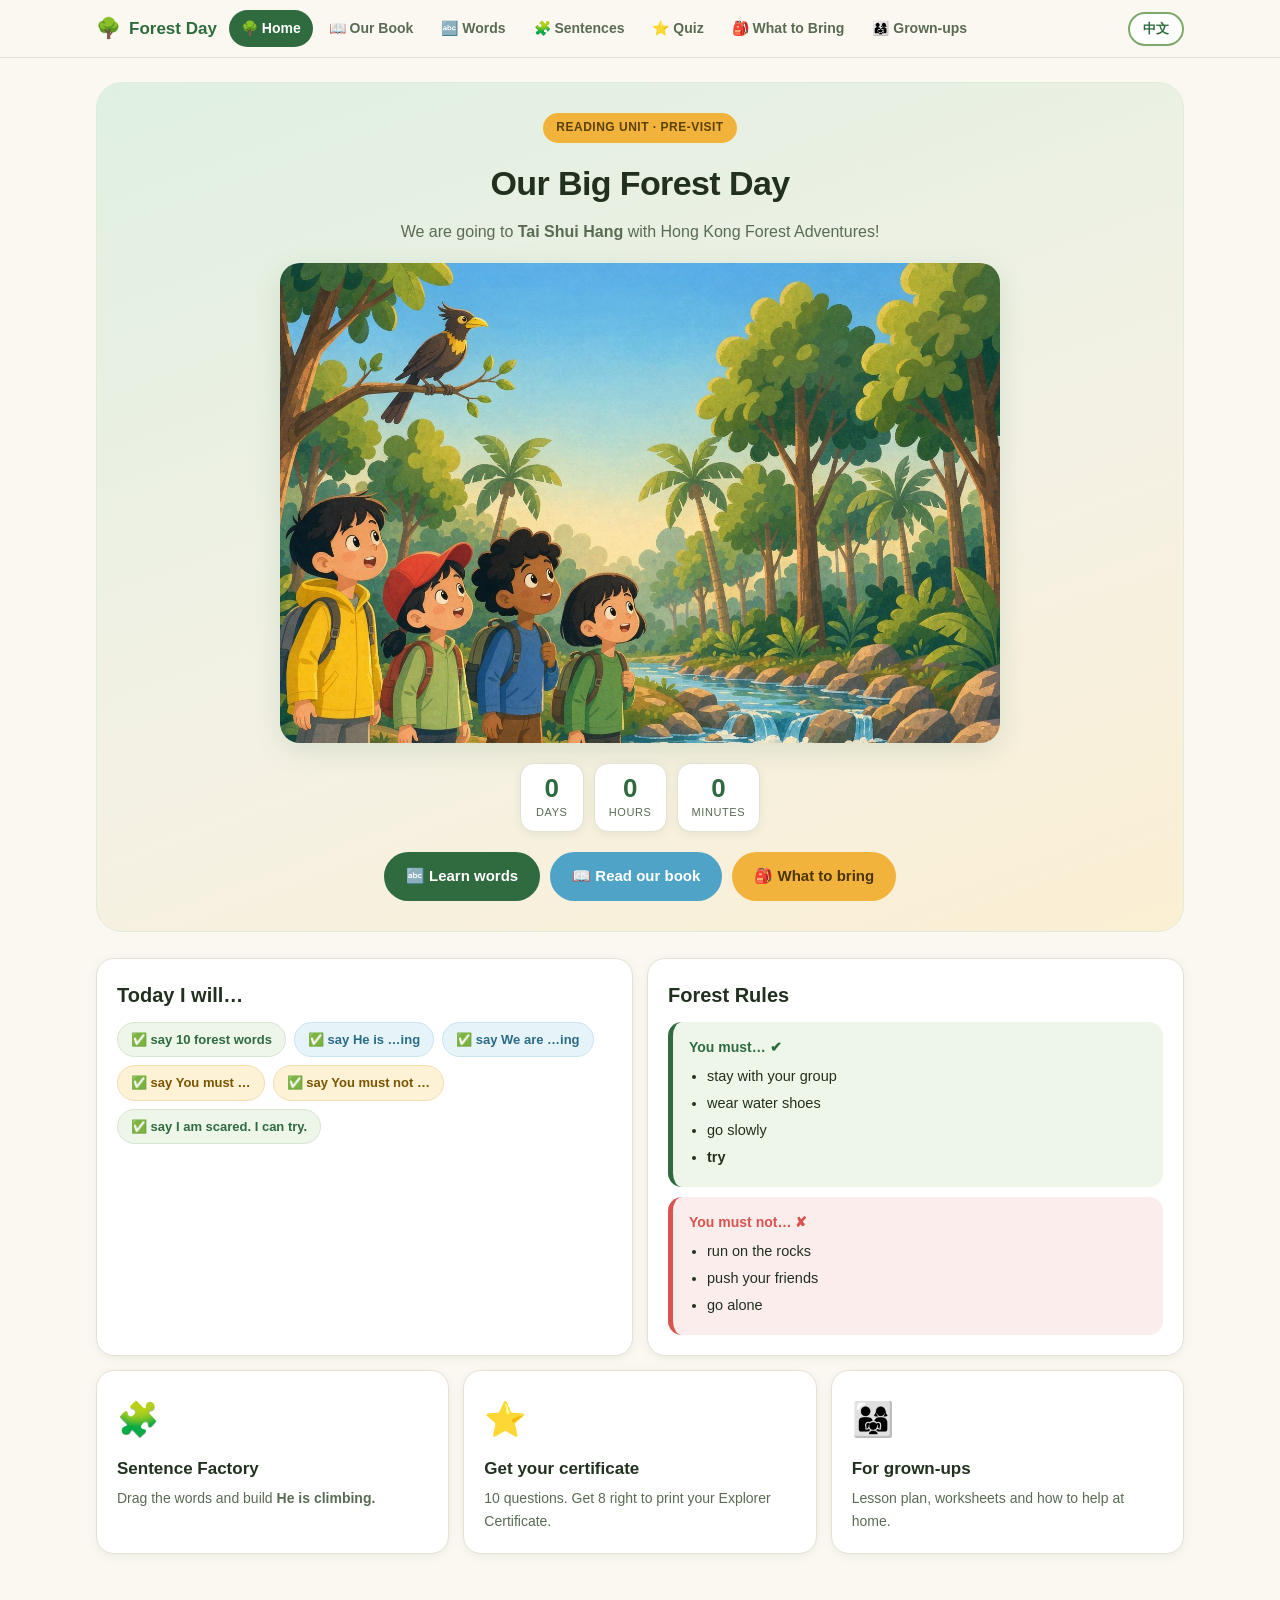
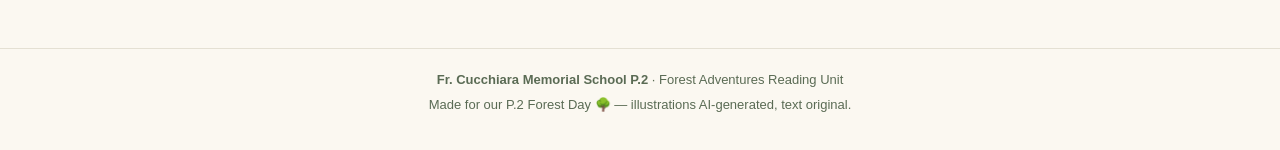
==== index.html @ 1918b8d6 "Add files via upload" ====
<!DOCTYPE html>
<html lang="en">
<head>
<meta charset="UTF-8">
<meta name="viewport" content="width=device-width, initial-scale=1">
<title>Forest Day · Home</title>
<link rel="stylesheet" href="assets/css/style.css">
</head>
<body>

<header class="topbar" id="topbar"></header>

<main class="wrap">

  <section class="hero rise">
    <div class="badge">READING UNIT · PRE-VISIT</div>
    <h1>Our Big Forest Day</h1>
    <p>
      We are going to <b>Tai Shui Hang</b> with Hong Kong Forest Adventures!
      <span class="cn-text">我們要去大水坑的香港森林歷險。這個網站幫你準備好出發前的英文課。</span>
    </p>
    <div class="hero-img"><img src="assets/img/book/p00-cover.jpg" alt="Our Big Forest Day cover"></div>

    <div class="countdown" id="countdown"></div>

    <div class="btn-row">
      <a class="btn btn-primary" href="words.html">🔤 Learn words <span class="cn-text">學單字</span></a>
      <a class="btn btn-blue" href="book.html">📖 Read our book <span class="cn-text">讀繪本</span></a>
      <a class="btn btn-yellow" href="bring.html">🎒 What to bring <span class="cn-text">要帶什麼</span></a>
    </div>
  </section>

  <section class="grid g2">
    <div class="card rise rise-1">
      <h2 style="margin:0 0 4px;font-size:20px">Today I will… <span class="cn-text" style="font-weight:400;color:var(--ink-2);font-size:14px">今天我要學會</span></h2>
      <div class="chip-row">
        <span class="chip">✅ say 10 forest words</span>
        <span class="chip blue">✅ say <b>He is …ing</b></span>
        <span class="chip blue">✅ say <b>We are …ing</b></span>
        <span class="chip yellow">✅ say <b>You must …</b></span>
        <span class="chip yellow">✅ say <b>You must not …</b></span>
        <span class="chip">✅ say <b>I am scared. I can try.</b></span>
      </div>
    </div>

    <div class="card rise rise-2">
      <h2 style="margin:0 0 10px;font-size:20px">Forest Rules <span class="cn-text" style="font-weight:400;color:var(--ink-2);font-size:14px">森林規則</span></h2>
      <div class="rule-box rule-must">
        <h4>You must… ✔</h4>
        <ul>
          <li>stay with your group <span class="cn-text">跟著組別</span></li>
          <li>wear water shoes <span class="cn-text">穿水鞋</span></li>
          <li>go slowly <span class="cn-text">慢慢走</span></li>
          <li><b>try</b> <span class="cn-text">試試看</span></li>
        </ul>
      </div>
      <div class="rule-box rule-mustnot" style="margin-top:10px">
        <h4>You must not… ✘</h4>
        <ul>
          <li>run on the rocks <span class="cn-text">在石頭上跑</span></li>
          <li>push your friends <span class="cn-text">推朋友</span></li>
          <li>go alone <span class="cn-text">獨自走</span></li>
        </ul>
      </div>
    </div>
  </section>

  <section class="grid g3" style="margin-top:14px">
    <a class="card rise rise-1" href="sentences.html" style="text-decoration:none;color:inherit">
      <div style="font-size:34px">🧩</div>
      <h3 style="margin:8px 0 4px;font-size:17px">Sentence Factory <span class="cn-text" style="font-weight:400;color:var(--ink-2);font-size:13px">句子工場</span></h3>
      <p style="margin:0;color:var(--ink-2);font-size:14px">Drag the words and build <b>He is climbing.</b><span class="cn-text"> 拖字塊造句。</span></p>
    </a>
    <a class="card rise rise-2" href="quiz.html" style="text-decoration:none;color:inherit">
      <div style="font-size:34px">⭐</div>
      <h3 style="margin:8px 0 4px;font-size:17px">Get your certificate <span class="cn-text" style="font-weight:400;color:var(--ink-2);font-size:13px">領證書</span></h3>
      <p style="margin:0;color:var(--ink-2);font-size:14px">10 questions. Get 8 right to print your Explorer Certificate.<span class="cn-text"> 答對 8 題可列印證書。</span></p>
    </a>
    <a class="card rise rise-3" href="parents.html" style="text-decoration:none;color:inherit">
      <div style="font-size:34px">👨‍👩‍👧</div>
      <h3 style="margin:8px 0 4px;font-size:17px">For grown-ups <span class="cn-text" style="font-weight:400;color:var(--ink-2);font-size:13px">家長老師區</span></h3>
      <p style="margin:0;color:var(--ink-2);font-size:14px">Lesson plan, worksheets and how to help at home.<span class="cn-text"> 教案、工作紙、在家支援建議。</span></p>
    </a>
  </section>

</main>

<footer id="footer"></footer>
<script src="assets/js/data.js"></script>
<script src="assets/js/main.js"></script>
<script src="assets/js/countdown.js"></script>
</body>
</html>
---- assets/css/style.css ----
/* =========================================================
   Forest Day — 主樣式（淺色 · 森林感 · 活潑）
   Mobile-first
   ========================================================= */
:root {
  --bg:        #FBF8F1;
  --card:      #FFFFFF;
  --green:     #2F6B3F;
  --green-2:   #7FA86B;
  --blue:      #4FA3C7;
  --yellow:    #F2B33D;
  --brown:     #A9714B;
  --red:       #D9534F;
  --ink:       #22301F;
  --ink-2:     #5A6B54;
  --line:      #E4E0D3;
  --radius:    18px;
  --shadow:    0 2px 10px rgba(47,107,63,.08);
  --shadow-lg: 0 8px 28px rgba(47,107,63,.13);
}

* { box-sizing: border-box; }
html { scroll-behavior: smooth; }

body {
  margin: 0;
  background: var(--bg);
  color: var(--ink);
  font-family: -apple-system, BlinkMacSystemFont, "PingFang HK", "PingFang TC",
               "Noto Sans TC", "Microsoft JhengHei", "Segoe UI", sans-serif;
  font-size: 16px;
  line-height: 1.65;
}

img { max-width: 100%; display: block; }
a { color: var(--green); }

/* ---------- 中文解釋開關 ---------- */
[data-cn] { display: inline; }
html.cn-on .cn-text { display: inline; }
html:not(.cn-on) .cn-text { display: none; }

/* =========================================================
   Header / Nav
   ========================================================= */
.topbar {
  position: sticky; top: 0; z-index: 50;
  background: rgba(251,248,241,.94);
  backdrop-filter: blur(8px);
  border-bottom: 1px solid var(--line);
}
.topbar-inner {
  max-width: 1120px; margin: 0 auto;
  padding: 10px 16px;
  display: flex; align-items: center; gap: 12px;
}
.brand {
  display: flex; align-items: center; gap: 8px;
  font-weight: 800; font-size: 17px; color: var(--green);
  text-decoration: none; white-space: nowrap;
}
.brand span.leaf { font-size: 20px; }

.nav-links {
  display: flex; gap: 4px; overflow-x: auto;
  flex: 1; scrollbar-width: none;
}
.nav-links::-webkit-scrollbar { display: none; }
.nav-links a {
  padding: 7px 12px; border-radius: 999px;
  text-decoration: none; color: var(--ink-2);
  font-size: 14px; font-weight: 600; white-space: nowrap;
}
.nav-links a.active { background: var(--green); color: #fff; }
.nav-links a:hover { background: #EEF3E8; color: var(--green); }

.cn-toggle {
  flex-shrink: 0;
  border: 2px solid var(--green-2);
  background: #fff; color: var(--green);
  border-radius: 999px; padding: 6px 13px;
  font-size: 13px; font-weight: 700; cursor: pointer;
  transition: .18s;
}
.cn-toggle.on { background: var(--green); color: #fff; }

/* =========================================================
   Layout
   ========================================================= */
.wrap { max-width: 1120px; margin: 0 auto; padding: 24px 16px 64px; }

.page-head { margin-bottom: 22px; }
.page-head h1 { font-size: 30px; margin: 0 0 6px; letter-spacing: -.3px; }
.page-head .sub { color: var(--ink-2); font-size: 15px; }
.page-head .sub .cn-text { display: block; font-size: 14px; margin-top: 2px; }

.card {
  background: var(--card); border-radius: var(--radius);
  box-shadow: var(--shadow); padding: 20px;
  border: 1px solid var(--line);
}
.grid { display: grid; gap: 14px; }
.g2 { grid-template-columns: 1fr; }
.g3 { grid-template-columns: 1fr; }
@media (min-width: 640px) {
  .g2 { grid-template-columns: repeat(2, 1fr); }
  .g3 { grid-template-columns: repeat(3, 1fr); }
}

/* =========================================================
   Hero (index)
   ========================================================= */
.hero {
  background: linear-gradient(160deg, #DFF0E2 0%, #F4F1E4 60%, #FBEFD3 100%);
  border-radius: 26px; padding: 30px 22px; margin-bottom: 26px;
  border: 1px solid #E1EBD9;
  text-align: center;
}
.hero .badge {
  display: inline-block; background: var(--yellow); color: #5A4200;
  font-size: 12px; font-weight: 800; padding: 5px 13px;
  border-radius: 999px; letter-spacing: .5px; margin-bottom: 12px;
}
.hero h1 { font-size: 34px; margin: 0 0 8px; letter-spacing: -.6px; }
.hero p { color: var(--ink-2); margin: 0 auto 18px; max-width: 560px; }
.hero-img {
  border-radius: 20px; overflow: hidden; box-shadow: var(--shadow-lg);
  margin: 0 auto 20px; max-width: 720px;
}

.countdown {
  display: flex; justify-content: center; gap: 10px;
  margin: 18px 0 20px; flex-wrap: wrap;
}
.cd-box {
  background: #fff; border-radius: 14px; padding: 10px 14px;
  box-shadow: var(--shadow); min-width: 64px;
  border: 1px solid var(--line);
}
.cd-box .n { font-size: 26px; font-weight: 800; color: var(--green); line-height: 1.1; }
.cd-box .l { font-size: 11px; color: var(--ink-2); text-transform: uppercase; letter-spacing: .6px; }

.btn-row { display: flex; gap: 10px; justify-content: center; flex-wrap: wrap; }
.btn {
  display: inline-block; padding: 12px 22px; border-radius: 999px;
  font-weight: 700; text-decoration: none; font-size: 15px;
  transition: .16s; border: none; cursor: pointer;
  font-family: inherit;
}
.btn-primary { background: var(--green); color: #fff; }
.btn-primary:hover { background: #264f33; transform: translateY(-1px); }
.btn-blue { background: var(--blue); color: #fff; }
.btn-yellow { background: var(--yellow); color: #4A3400; }
.btn-ghost { background: #fff; color: var(--green); border: 2px solid var(--green-2); }
.btn:hover { transform: translateY(-1px); }

/* =========================================================
   Goal chips / rules
   ========================================================= */
.chip-row { display: flex; flex-wrap: wrap; gap: 8px; margin-top: 10px; }
.chip {
  background: #EEF6EA; color: var(--green);
  border: 1px solid #D5E6D2; border-radius: 999px;
  padding: 6px 13px; font-size: 13px; font-weight: 700;
}
.chip.blue { background: #E6F3F9; color: #2C6C86; border-color: #C9E4F0; }
.chip.yellow { background: #FDF1D6; color: #7A5600; border-color: #F2DEB0; }

.rule-box { border-radius: 14px; padding: 14px 16px; margin-top: 8px; }
.rule-must    { background: #EEF6EA; border-left: 5px solid var(--green); }
.rule-mustnot { background: #FBEDEC; border-left: 5px solid var(--red); }
.rule-box h4 { margin: 0 0 6px; font-size: 14px; }
.rule-must h4 { color: var(--green); }
.rule-mustnot h4 { color: var(--red); }
.rule-box ul { margin: 0; padding-left: 18px; }
.rule-box li { font-size: 14.5px; margin: 3px 0; }

/* =========================================================
   Book reader
   ========================================================= */
.book-stage {
  background: var(--card); border-radius: 22px; overflow: hidden;
  box-shadow: var(--shadow-lg); border: 1px solid var(--line);
}
.book-img-wrap { position: relative; background: #F0EDE2; }
.book-img { width: 100%; height: auto; }
.book-page-no {
  position: absolute; top: 10px; right: 12px;
  background: rgba(47,107,63,.86); color: #fff;
  font-size: 12px; font-weight: 700; padding: 3px 10px; border-radius: 999px;
}
.book-text {
  padding: 18px 20px 22px; font-size: 19px; line-height: 1.55;
}
.book-text .en-line { font-weight: 600; }
.book-cn {
  display: block; margin-top: 8px; font-size: 15px; color: var(--ink-2);
  font-weight: 400;
}
html.cn-on .book-cn { display: block; }
html:not(.cn-on) .book-cn { display: none; }
/* 詩頁（In the forest — by P.2） */
.poem-en { line-height: 1.9; font-weight: 600; }
.poem-cn { line-height: 1.9; }
.book-nav {
  display: flex; align-items: center; justify-content: space-between;
  gap: 8px; padding: 14px 20px; border-top: 1px solid var(--line);
  background: #FCFBF6;
}
.book-nav button { min-width: 90px; }
.dots { display: flex; gap: 5px; flex-wrap: wrap; justify-content: center; }
.dots button {
  width: 9px; height: 9px; padding: 0; border-radius: 999px;
  border: none; background: #D6D2C4; cursor: pointer;
}
.dots button.on { background: var(--green); width: 22px; }

.mode-switch {
  display: flex; gap: 6px; margin-bottom: 14px; flex-wrap: wrap;
}
.mode-switch button {
  padding: 8px 15px; border-radius: 999px; border: 1.5px solid var(--line);
  background: #fff; font-weight: 700; font-size: 13.5px; cursor: pointer;
  color: var(--ink-2);
}
.mode-switch button.on { background: var(--green); border-color: var(--green); color: #fff; }

/* =========================================================
   Words — flip cards
   ========================================================= */
.tabs { display: flex; gap: 6px; flex-wrap: wrap; margin-bottom: 18px; }
.tabs button {
  padding: 9px 16px; border-radius: 999px; border: 1.5px solid var(--line);
  background: #fff; cursor: pointer; font-weight: 700; font-size: 13.5px;
  color: var(--ink-2); font-family: inherit;
}
.tabs button.on { background: var(--green); color: #fff; border-color: var(--green); }

.flip-grid { display: grid; gap: 14px; grid-template-columns: 1fr; }
@media (min-width: 560px) { .flip-grid { grid-template-columns: repeat(2, 1fr); } }
@media (min-width: 860px) { .flip-grid { grid-template-columns: repeat(3, 1fr); } }

.flip { perspective: 1200px; height: 168px; cursor: pointer; }
.flip-inner {
  position: relative; width: 100%; height: 100%;
  transition: transform .5s; transform-style: preserve-3d;
}
.flip.flipped .flip-inner { transform: rotateY(180deg); }
.flip-face {
  position: absolute; inset: 0; backface-visibility: hidden;
  border-radius: var(--radius); box-shadow: var(--shadow);
  display: flex; flex-direction: column; align-items: center; justify-content: center;
  padding: 14px; text-align: center; border: 1px solid var(--line);
}
.flip-front { background: #fff; }
.flip-front .ic { font-size: 40px; line-height: 1; margin-bottom: 8px; }
.flip-front .w { font-size: 19px; font-weight: 800; color: var(--green); }
.flip-front .pos { font-size: 11.5px; color: var(--ink-2); margin-top: 3px; }
.flip-back { background: var(--green); color: #fff; transform: rotateY(180deg); }
.flip-back .cn-w { font-size: 22px; font-weight: 800; }
.flip-back .sent { font-size: 12.5px; margin-top: 6px; opacity: .92; }

/* =========================================================
   Sentences — drag & drop
   ========================================================= */
/* 三行字卡：Who / is-am-are / verb-ing */
.tile-bank { display: flex; flex-direction: column; gap: 10px; margin: 12px 0 6px; }
.tile-row {
  display: flex; align-items: center; gap: 12px; flex-wrap: wrap;
  padding: 10px 12px; border-radius: 14px; background: #FAF8F2;
  border: 1px solid #EDE7D8;
}
.row-label {
  flex: 0 0 92px; font-size: 13px; font-weight: 800; letter-spacing: .3px;
  color: var(--ink-2); text-transform: uppercase;
}
.tile-row .word-pool { margin: 0; flex: 1 1 220px; }
.tile.used { display: none; }
.tile:hover { transform: translateY(-1px); }
.slot.pop { animation: pop .18s ease; }
@keyframes pop { from { transform: scale(.86); } to { transform: scale(1); } }
.word-pool { display: flex; flex-wrap: wrap; gap: 8px; margin: 14px 0; }
.tile {
  padding: 10px 15px; border-radius: 12px; font-weight: 700; font-size: 15px;
  cursor: grab; user-select: none; border: 2px solid transparent;
  box-shadow: var(--shadow);
}
.tile.subj { background: #E6F3F9; color: #2C6C86; }
.tile.be   { background: #FDF1D6; color: #7A5600; }
.tile.verb { background: #EEF6EA; color: var(--green); }
.tile.dragging { opacity: .5; cursor: grabbing; }
.slot-row {
  display: flex; flex-wrap: wrap; gap: 8px; align-items: center;
  min-height: 56px; padding: 10px; background: #F6F3EA;
  border-radius: 14px; border: 2px dashed #D8D2BF;
}
.slot-row.over { border-color: var(--green-2); background: #EFF6EA; }
.slot {
  min-width: 78px; min-height: 40px; border-radius: 11px;
  background: #fff; border: 2px dashed #D8D2BF;
  display: flex; align-items: center; justify-content: center;
  font-size: 14px; color: #C0BAa8; font-weight: 700;
}
.slot.filled { border-style: solid; border-color: var(--green-2); color: var(--ink); }
.fb { margin-top: 12px; padding: 11px 14px; border-radius: 12px; font-weight: 700; font-size: 14.5px; }
.fb.ok   { background: #EEF6EA; color: var(--green); }
.fb.bad  { background: #FBEDEC; color: var(--red); }

.buckets { display: grid; gap: 14px; grid-template-columns: 1fr; }
@media (min-width: 640px) { .buckets { grid-template-columns: repeat(2,1fr); } }
.bucket {
  border-radius: var(--radius); padding: 16px; min-height: 170px;
  border: 2px dashed #D8D2BF; background: #F6F3EA;
}
.bucket.over { border-color: var(--green-2); }
.bucket h4 { margin: 0 0 10px; font-size: 15px; }
.bucket.must h4 { color: var(--green); }
.bucket.mustnot h4 { color: var(--red); }
.bucket .drop-zone { display: flex; flex-direction: column; gap: 7px; }

/* =========================================================
   Quiz
   ========================================================= */
.quiz-q { margin-bottom: 20px; }
.quiz-q .qimg {
  border-radius: 14px; overflow: hidden; margin-bottom: 10px;
  max-width: 380px; box-shadow: var(--shadow);
}
.quiz-q h4 { font-size: 17px; margin: 0 0 10px; }
.opt {
  display: block; width: 100%; text-align: left; padding: 11px 15px;
  border-radius: 12px; border: 2px solid var(--line); background: #fff;
  margin-bottom: 7px; cursor: pointer; font-size: 15px; font-weight: 600;
  font-family: inherit; color: var(--ink); transition: .14s;
}
.opt:hover { border-color: var(--green-2); background: #F4F9F1; }
.opt.sel-right { border-color: var(--green); background: #EAF5E6; color: var(--green); }
.opt.sel-wrong { border-color: var(--red); background: #FBEDEC; color: var(--red); }
.opt:disabled { cursor: default; opacity: .72; }

.cert {
  background: linear-gradient(150deg,#FFFDF6,#F6F1E0);
  border: 3px solid var(--yellow); border-radius: 22px;
  padding: 28px 22px; text-align: center; margin-top: 22px;
}
.cert h3 { margin: 0 0 6px; font-size: 24px; color: var(--green); }
.cert .name-input {
  font-size: 20px; font-weight: 800; text-align: center;
  border: none; border-bottom: 2px dashed var(--yellow);
  background: transparent; padding: 6px 12px; margin: 12px auto 4px;
  width: min(320px, 90%); font-family: inherit; color: var(--ink);
}
.cert .medal { font-size: 52px; margin: 6px 0; }
.cert p { color: var(--ink-2); font-size: 13.5px; }

.score-bar { font-size: 18px; font-weight: 800; color: var(--green); margin: 16px 0; }

/* =========================================================
   Bring list
   ========================================================= */
.bring-item {
  display: flex; align-items: center; gap: 12px;
  background: #fff; border: 1px solid var(--line); border-radius: 14px;
  padding: 13px 15px; box-shadow: var(--shadow);
}
.bring-item input[type=checkbox] {
  width: 22px; height: 22px; accent-color: var(--green); cursor: pointer;
  flex-shrink: 0;
}
.bring-item .ic { font-size: 24px; }
.bring-item .tx { flex: 1; }
.bring-item .en { font-weight: 700; font-size: 15px; }
.bring-item .cn { font-size: 13px; color: var(--ink-2); margin-top: 1px; }
.bring-item.done .en { text-decoration: line-through; color: var(--ink-2); }

/* =========================================================
   Parents / tables
   ========================================================= */
.table-wrap { overflow-x: auto; }
table { width: 100%; border-collapse: collapse; font-size: 14.5px; }
th, td { padding: 9px 11px; border-bottom: 1px solid var(--line); text-align: left; vertical-align: top; }
th { background: #F1EFE6; font-weight: 800; color: var(--ink); }
td .cn { color: var(--ink-2); font-size: 13px; }

.book-card h4 { margin: 0 0 4px; font-size: 16.5px; }
.book-card .au { color: var(--ink-2); font-size: 13.5px; margin-bottom: 8px; }
.book-card .why { font-size: 14px; }
.book-tag {
  display: inline-block; font-size: 11.5px; font-weight: 800;
  padding: 3px 10px; border-radius: 999px; margin-top: 9px;
  background: #FDF1D6; color: #7A5600;
}
.book-tag.used { background: #E6F3F9; color: #2C6C86; }

.notice {
  background: #FDF1D6; border-left: 4px solid var(--yellow);
  padding: 12px 15px; border-radius: 10px; font-size: 14px; margin: 14px 0;
}
.notice.warn { background: #FBEDEC; border-left-color: var(--red); }

footer {
  border-top: 1px solid var(--line); padding: 20px 16px 34px;
  text-align: center; color: var(--ink-2); font-size: 13px;
  margin-top: 30px;
}

/* reveal animation */
@keyframes rise { from { opacity:0; transform: translateY(10px);} to {opacity:1; transform:none;} }
.rise { animation: rise .45s ease both; }
.rise-1 { animation-delay: .05s; } .rise-2 { animation-delay: .12s; }
.rise-3 { animation-delay: .19s; } .rise-4 { animation-delay: .26s; }
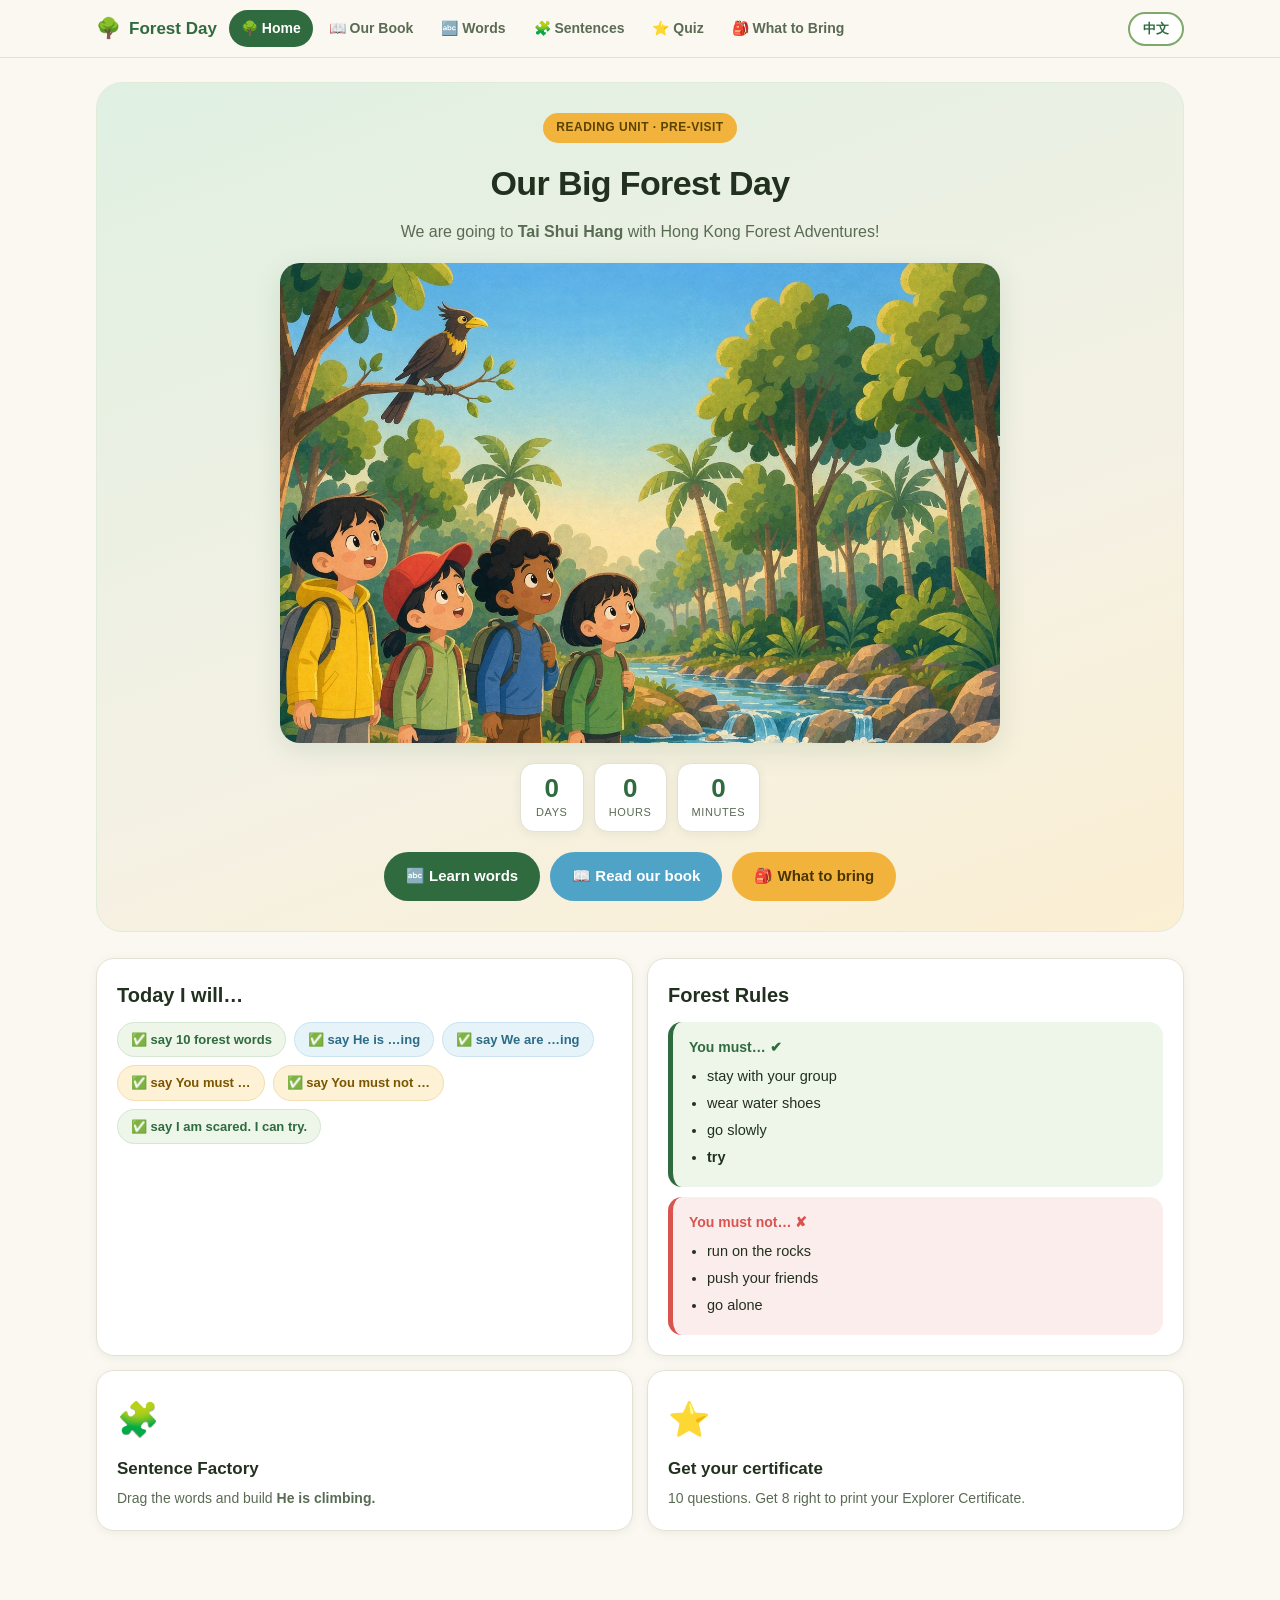
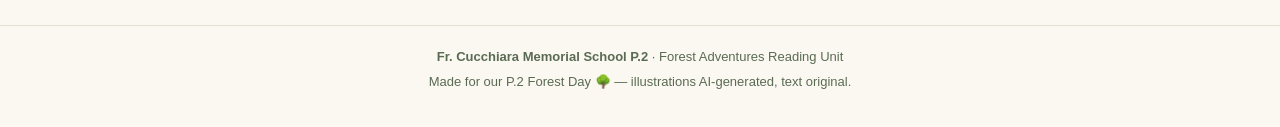
==== commit c8c0936c: "Add files via upload" ====
--- a/index.html
+++ b/index.html
@@ -65,7 +65,7 @@
     </div>
   </section>
 
-  <section class="grid g3" style="margin-top:14px">
+  <section class="grid g2" style="margin-top:14px">
     <a class="card rise rise-1" href="sentences.html" style="text-decoration:none;color:inherit">
       <div style="font-size:34px">🧩</div>
       <h3 style="margin:8px 0 4px;font-size:17px">Sentence Factory <span class="cn-text" style="font-weight:400;color:var(--ink-2);font-size:13px">句子工場</span></h3>
@@ -75,11 +75,6 @@
       <div style="font-size:34px">⭐</div>
       <h3 style="margin:8px 0 4px;font-size:17px">Get your certificate <span class="cn-text" style="font-weight:400;color:var(--ink-2);font-size:13px">領證書</span></h3>
       <p style="margin:0;color:var(--ink-2);font-size:14px">10 questions. Get 8 right to print your Explorer Certificate.<span class="cn-text"> 答對 8 題可列印證書。</span></p>
-    </a>
-    <a class="card rise rise-3" href="parents.html" style="text-decoration:none;color:inherit">
-      <div style="font-size:34px">👨‍👩‍👧</div>
-      <h3 style="margin:8px 0 4px;font-size:17px">For grown-ups <span class="cn-text" style="font-weight:400;color:var(--ink-2);font-size:13px">家長老師區</span></h3>
-      <p style="margin:0;color:var(--ink-2);font-size:14px">Lesson plan, worksheets and how to help at home.<span class="cn-text"> 教案、工作紙、在家支援建議。</span></p>
     </a>
   </section>
 
--- a/assets/css/style.css
+++ b/assets/css/style.css
@@ -181,17 +181,17 @@
 .book-stage {
   background: var(--card); border-radius: 22px; overflow: hidden;
   box-shadow: var(--shadow-lg); border: 1px solid var(--line);
-}
-.book-img-wrap { position: relative; background: #F0EDE2; }
-.book-img { width: 100%; height: auto; }
+  /* 收窄寬度 = 圖片變矮，整塊更容易塞進一屏 */
+  max-width: 880px; margin-left: auto; margin-right: auto;
+}
+.book-img-wrap { position: relative; background: #F0EDE2; display: flex; align-items: center; justify-content: center; }
+.book-img { width: 100%; height: auto; max-height: 40vh; object-fit: contain; display: block; }
 .book-page-no {
   position: absolute; top: 10px; right: 12px;
   background: rgba(47,107,63,.86); color: #fff;
   font-size: 12px; font-weight: 700; padding: 3px 10px; border-radius: 999px;
 }
-.book-text {
-  padding: 18px 20px 22px; font-size: 19px; line-height: 1.55;
-}
+.book-text { padding: 14px 20px 16px; font-size: 18px; line-height: 1.5; }
 .book-text .en-line { font-weight: 600; }
 .book-cn {
   display: block; margin-top: 8px; font-size: 15px; color: var(--ink-2);
@@ -200,11 +200,11 @@
 html.cn-on .book-cn { display: block; }
 html:not(.cn-on) .book-cn { display: none; }
 /* 詩頁（In the forest — by P.2） */
-.poem-en { line-height: 1.9; font-weight: 600; }
-.poem-cn { line-height: 1.9; }
+.poem-en { line-height: 1.55; font-weight: 600; }
+.poem-cn { line-height: 1.55; }
 .book-nav {
   display: flex; align-items: center; justify-content: space-between;
-  gap: 8px; padding: 14px 20px; border-top: 1px solid var(--line);
+  gap: 8px; padding: 10px 16px; border-top: 1px solid var(--line);
   background: #FCFBF6;
 }
 .book-nav button { min-width: 90px; }
@@ -214,6 +214,70 @@
   border: none; background: #D6D2C4; cursor: pointer;
 }
 .dots button.on { background: var(--green); width: 22px; }
+
+/* --- 書頁壓縮：標題與按鈕列也收緊，讓整塊更矮 --- */
+.page-book .page-head { margin-bottom: 10px; }
+.page-book .page-head h1 { font-size: 25px; margin-bottom: 3px; }
+.page-book .page-head .sub { font-size: 13.5px; }
+.page-book .mode-switch { margin-bottom: 10px; }
+.page-book .wrap { padding-top: 16px; }
+
+/* --- 橫屏寬螢幕：圖左、文字右，翻頁按鈕跨底，整塊塞進一屏 --- */
+@media (min-width: 900px) and (orientation: landscape) {
+  .book-stage {
+    max-width: none;
+    display: grid;
+    grid-template-columns: minmax(0, 1.1fr) minmax(0, 1fr);
+    align-items: stretch;
+  }
+  .book-img-wrap { height: 100%; }
+  .book-img { max-height: min(52vh, 460px); }
+  .book-text {
+    display: flex; flex-direction: column; justify-content: center;
+    padding: 18px 22px; font-size: 19px;
+  }
+  .book-nav { grid-column: 1 / -1; }
+}
+
+/* --- 詩頁 + 中文開啟：英文、中文各佔一欄，20 行變 10 行高 --- */
+@media (min-width: 900px) and (orientation: landscape) {
+  /* 詩頁文字多，右欄給寬一點 */
+  .book-stage.is-poem { grid-template-columns: minmax(0, 1fr) minmax(0, 1.35fr); }
+  html.cn-on .book-text.is-poem {
+    display: grid; grid-template-columns: 1fr 1fr; gap: 18px; align-items: start;
+    padding: 16px 20px;
+  }
+  html.cn-on .book-text.is-poem .en-line,
+  html.cn-on .book-text.is-poem .book-cn { display: block; margin-top: 0; }
+  html.cn-on .book-text.is-poem .poem-en { font-size: 16px; }
+  html.cn-on .book-text.is-poem .poem-cn { font-size: 14px; }
+}
+
+/* --- 很矮的橫屏（如 1024x600 投影）再收一檔 --- */
+@media (orientation: landscape) and (max-height: 700px) {
+  .page-book .wrap { padding-top: 10px; }
+  .page-book .page-head { margin-bottom: 6px; }
+  .page-book .page-head h1 { font-size: 21px; }
+  .page-book .page-head .sub { display: none; }
+  .page-book .mode-switch { margin-bottom: 6px; }
+  .book-img { max-height: min(42vh, 320px); }
+  .book-text { padding: 10px 18px 12px; font-size: 17px; }
+  .book-nav { padding: 8px 14px; }
+}
+
+/* --- 窄螢幕（手機直屏）：詩頁行距收緊，圓點改為可橫向捲動的單行 --- */
+@media (max-width: 640px) {
+  .poem-en, .poem-cn { line-height: 1.45; }
+  .book-text { font-size: 17px; }
+  .book-nav { flex-wrap: wrap; row-gap: 8px; padding: 10px 14px; }
+  .book-nav button { min-width: 0; flex: 1 1 40%; }
+  .dots {
+    order: 3; flex: 1 1 100%; flex-wrap: nowrap; overflow-x: auto;
+    justify-content: flex-start; scrollbar-width: none;
+  }
+  .dots::-webkit-scrollbar { display: none; }
+  .dots button { flex: 0 0 auto; }
+}
 
 .mode-switch {
   display: flex; gap: 6px; margin-bottom: 14px; flex-wrap: wrap;
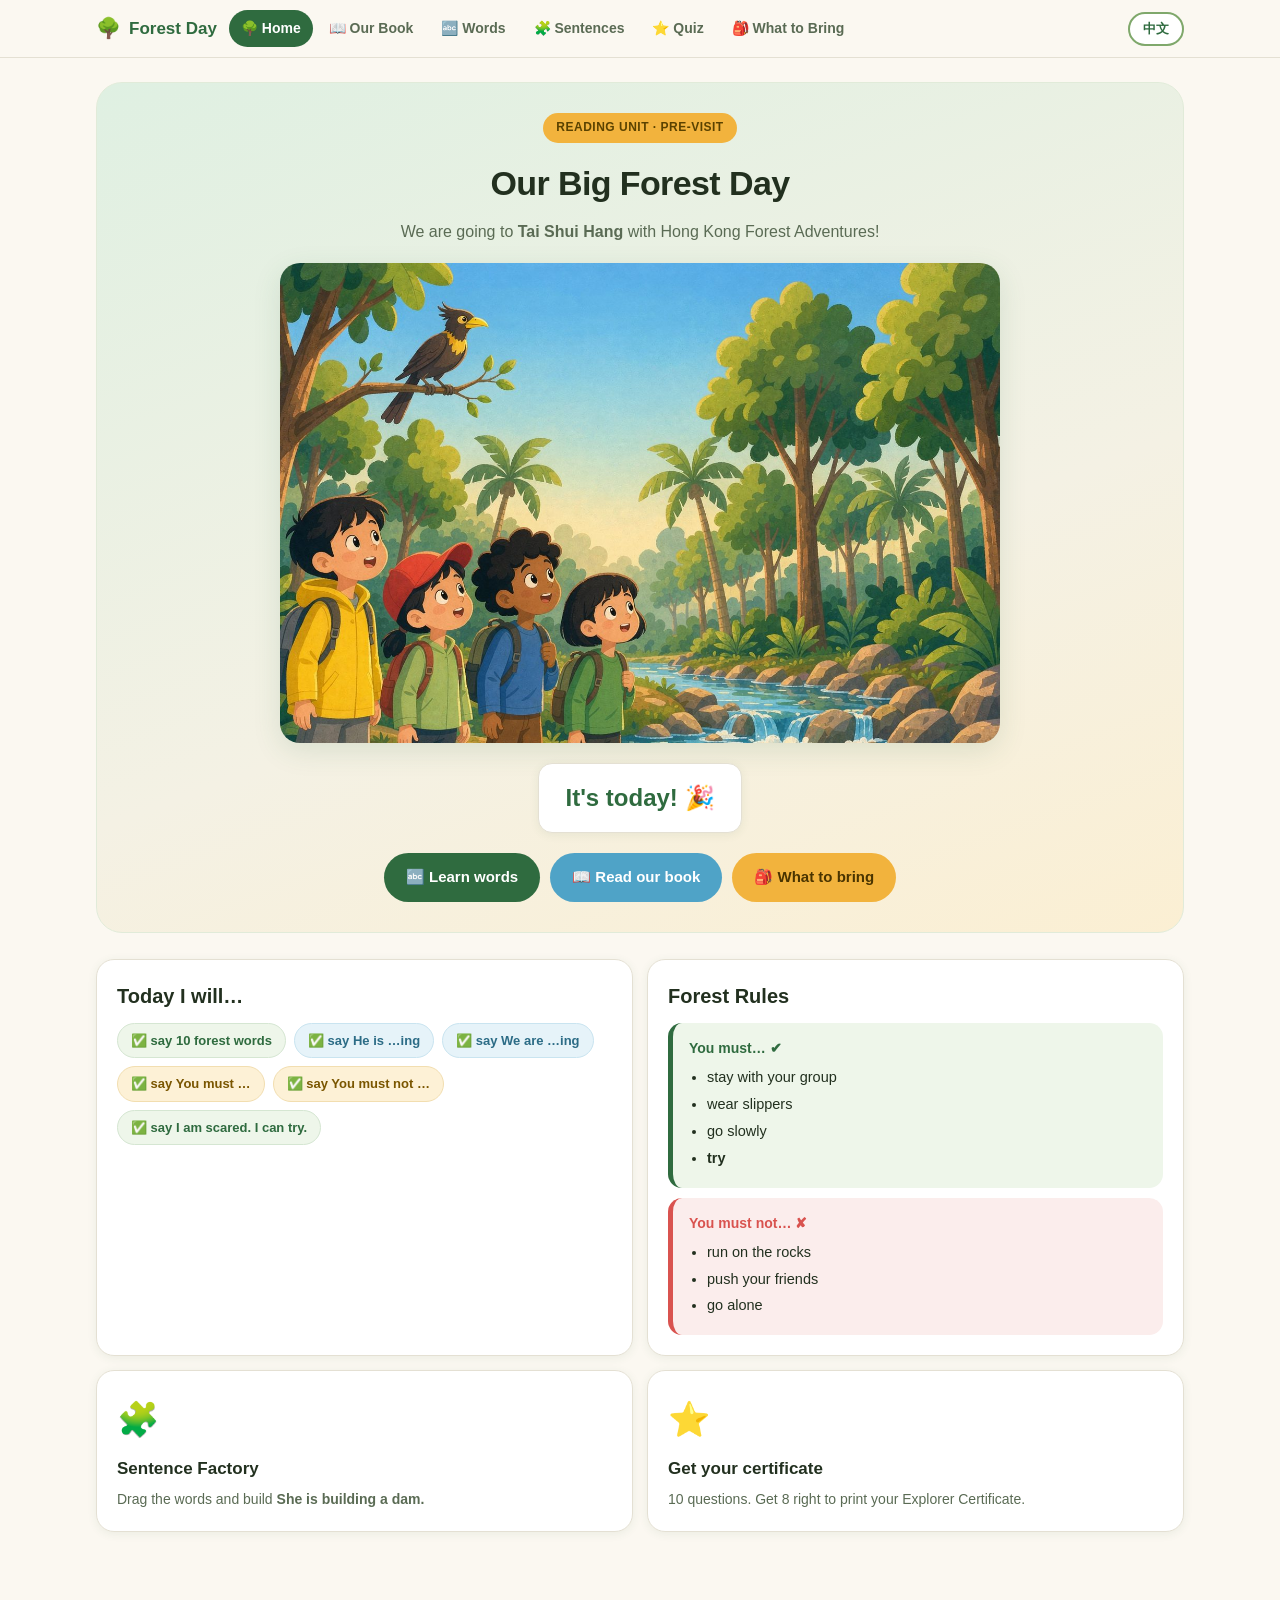
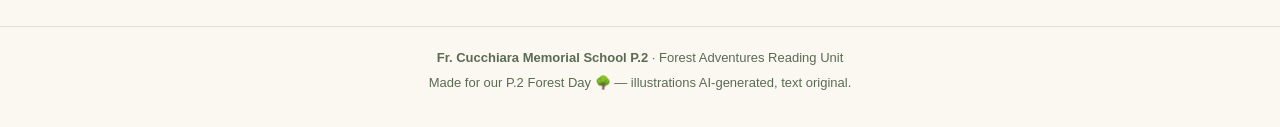
==== commit e54f2a23: "Add files via upload" ====
--- a/index.html
+++ b/index.html
@@ -49,7 +49,7 @@
         <h4>You must… ✔</h4>
         <ul>
           <li>stay with your group <span class="cn-text">跟著組別</span></li>
-          <li>wear water shoes <span class="cn-text">穿水鞋</span></li>
+          <li>wear slippers <span class="cn-text">穿拖鞋</span></li>
           <li>go slowly <span class="cn-text">慢慢走</span></li>
           <li><b>try</b> <span class="cn-text">試試看</span></li>
         </ul>
@@ -69,7 +69,7 @@
     <a class="card rise rise-1" href="sentences.html" style="text-decoration:none;color:inherit">
       <div style="font-size:34px">🧩</div>
       <h3 style="margin:8px 0 4px;font-size:17px">Sentence Factory <span class="cn-text" style="font-weight:400;color:var(--ink-2);font-size:13px">句子工場</span></h3>
-      <p style="margin:0;color:var(--ink-2);font-size:14px">Drag the words and build <b>He is climbing.</b><span class="cn-text"> 拖字塊造句。</span></p>
+      <p style="margin:0;color:var(--ink-2);font-size:14px">Drag the words and build <b>She is building a dam.</b><span class="cn-text"> 拖字塊造句。</span></p>
     </a>
     <a class="card rise rise-2" href="quiz.html" style="text-decoration:none;color:inherit">
       <div style="font-size:34px">⭐</div>
--- a/assets/css/style.css
+++ b/assets/css/style.css
@@ -139,6 +139,8 @@
 }
 .cd-box .n { font-size: 26px; font-weight: 800; color: var(--green); line-height: 1.1; }
 .cd-box .l { font-size: 11px; color: var(--ink-2); text-transform: uppercase; letter-spacing: .6px; }
+.cd-box.cd-today { padding: 14px 26px; }
+.cd-box.cd-today .today-msg { font-size: 24px; font-weight: 800; color: var(--green); white-space: nowrap; }
 
 .btn-row { display: flex; gap: 10px; justify-content: center; flex-wrap: wrap; }
 .btn {
@@ -192,7 +194,19 @@
   font-size: 12px; font-weight: 700; padding: 3px 10px; border-radius: 999px;
 }
 .book-text { padding: 14px 20px 16px; font-size: 18px; line-height: 1.5; }
-.book-text .en-line { font-weight: 600; }
+.book-text .en-line { font-weight: 600; display: block; }
+/* ★ 每一句話獨立一行 */
+.book-text .sen { display: block; }
+.book-text .en-line .sen + .sen { margin-top: 5px; }
+.book-text .book-cn .sen + .sen { margin-top: 3px; }
+/* ★ 句子獨立成行後：詩頁與規則頁只收句距，不縮字、不縮圖
+     （縮小只留給矮螢幕／手機／開中文時，見下方 media，正常大螢幕維持大字大圖） */
+.book-text.is-poem .poem-en { line-height: 1.42; }
+.book-text.is-poem .poem-cn { line-height: 1.42; }
+.book-text.is-poem .en-line .sen + .sen { margin-top: 3px; }
+.book-text.is-poem .book-cn .sen + .sen { margin-top: 2px; }
+.book-text.is-rules .en-line .sen + .sen { margin-top: 3px; }
+.book-text.is-rules .book-cn .sen + .sen { margin-top: 2px; }
 .book-cn {
   display: block; margin-top: 8px; font-size: 15px; color: var(--ink-2);
   font-weight: 400;
@@ -232,6 +246,8 @@
   }
   .book-img-wrap { height: 100%; }
   .book-img { max-height: min(52vh, 460px); }
+  /* 文字比圖高時，圖的上下留白改用卡片底色，不要出現米色帶 */
+  .book-img-wrap { background: transparent; }
   .book-text {
     display: flex; flex-direction: column; justify-content: center;
     padding: 18px 22px; font-size: 19px;
@@ -253,6 +269,46 @@
   html.cn-on .book-text.is-poem .poem-cn { font-size: 14px; }
 }
 
+/* --- 直立平板（如 iPad 768x1024）：詩頁與規則頁句子多，圖要縮才不會超出一屏 --- */
+@media (min-width: 700px) and (orientation: portrait) {
+  .book-stage.is-poem .book-img,
+  .book-stage.is-rules .book-img { max-height: 30vh; }
+  html.cn-on .book-stage.is-poem .book-img,
+  html.cn-on .book-stage.is-rules .book-img { max-height: 26vh; }
+  html.cn-on .book-text.is-rules { font-size: 15px; line-height: 1.3; }
+  html.cn-on .book-text.is-rules .book-cn { font-size: 13px; line-height: 1.22; }
+  html.cn-on .book-text.is-rules .en-line .sen + .sen { margin-top: 2px; }
+}
+
+/* --- 句子分行後：詩頁直立平板也開雙欄；手機再收一檔 --- */
+@media (min-width: 700px) {
+  html.cn-on .book-text.is-poem {
+    display: grid; grid-template-columns: 1fr 1fr; gap: 16px; align-items: start;
+  }
+  html.cn-on .book-text.is-poem .en-line,
+  html.cn-on .book-text.is-poem .book-cn { display: block; margin-top: 0; }
+}
+@media (max-width: 699px) {
+  .book-stage.is-poem .book-img { max-height: 26vh; }
+  .book-text.is-poem .poem-en { font-size: 14.5px; line-height: 1.32; }
+  .book-text.is-poem .poem-cn { font-size: 13px; line-height: 1.3; }
+  .book-stage.is-rules .book-img { max-height: 30vh; }
+  .book-text.is-rules { font-size: 15px; }
+  /* 開中文時詩頁／規則頁行數翻倍，手機上再壓一檔 */
+  html.cn-on .book-stage.is-rules .book-img { max-height: 22vh; }
+  /* 詩頁 12 句中 + 英，手機開中文時改雙欄，才不會擠出螢幕 */
+  html.cn-on .book-text.is-poem {
+    display: grid; grid-template-columns: 1fr 1fr; gap: 10px; align-items: start;
+  }
+  html.cn-on .book-text.is-poem .en-line,
+  html.cn-on .book-text.is-poem .book-cn { display: block; margin-top: 0; }
+  html.cn-on .book-text.is-poem .poem-en { font-size: 12px; line-height: 1.22; }
+  html.cn-on .book-text.is-poem .poem-cn { font-size: 11.5px; line-height: 1.2; }
+  html.cn-on .book-text.is-rules { font-size: 13.5px; line-height: 1.25; }
+  html.cn-on .book-text.is-rules .book-cn { font-size: 12.5px; line-height: 1.2; }
+  html.cn-on .book-text { padding: 10px 14px 12px; }
+}
+
 /* --- 很矮的橫屏（如 1024x600 投影）再收一檔 --- */
 @media (orientation: landscape) and (max-height: 700px) {
   .page-book .wrap { padding-top: 10px; }
@@ -263,6 +319,18 @@
   .book-img { max-height: min(42vh, 320px); }
   .book-text { padding: 10px 18px 12px; font-size: 17px; }
   .book-nav { padding: 8px 14px; }
+  /* 只有矮螢幕才壓詩頁／規則頁（句子最多那兩頁） */
+  .book-stage.is-poem .book-img { max-height: 32vh; }
+  .book-text.is-poem .poem-en { font-size: 15px; line-height: 1.3; }
+  .book-text.is-poem .poem-cn { font-size: 13px; line-height: 1.28; }
+  html.cn-on .book-stage.is-poem .book-img,
+  html.cn-on .book-stage.is-rules .book-img { max-height: 26vh; }
+  html.cn-on .book-text.is-poem .poem-en { font-size: 14px; }
+  html.cn-on .book-text.is-poem .poem-cn { font-size: 12px; }
+  html.cn-on .book-text.is-rules { font-size: 14.5px; line-height: 1.26; }
+  html.cn-on .book-text.is-rules .book-cn { font-size: 12.5px; line-height: 1.2; }
+  html.cn-on .book-text.is-rules .en-line .sen + .sen { margin-top: 1px; }
+  html.cn-on .book-text.is-rules .book-cn .sen + .sen { margin-top: 0; }
 }
 
 /* --- 窄螢幕（手機直屏）：詩頁行距收緊，圓點改為可橫向捲動的單行 --- */
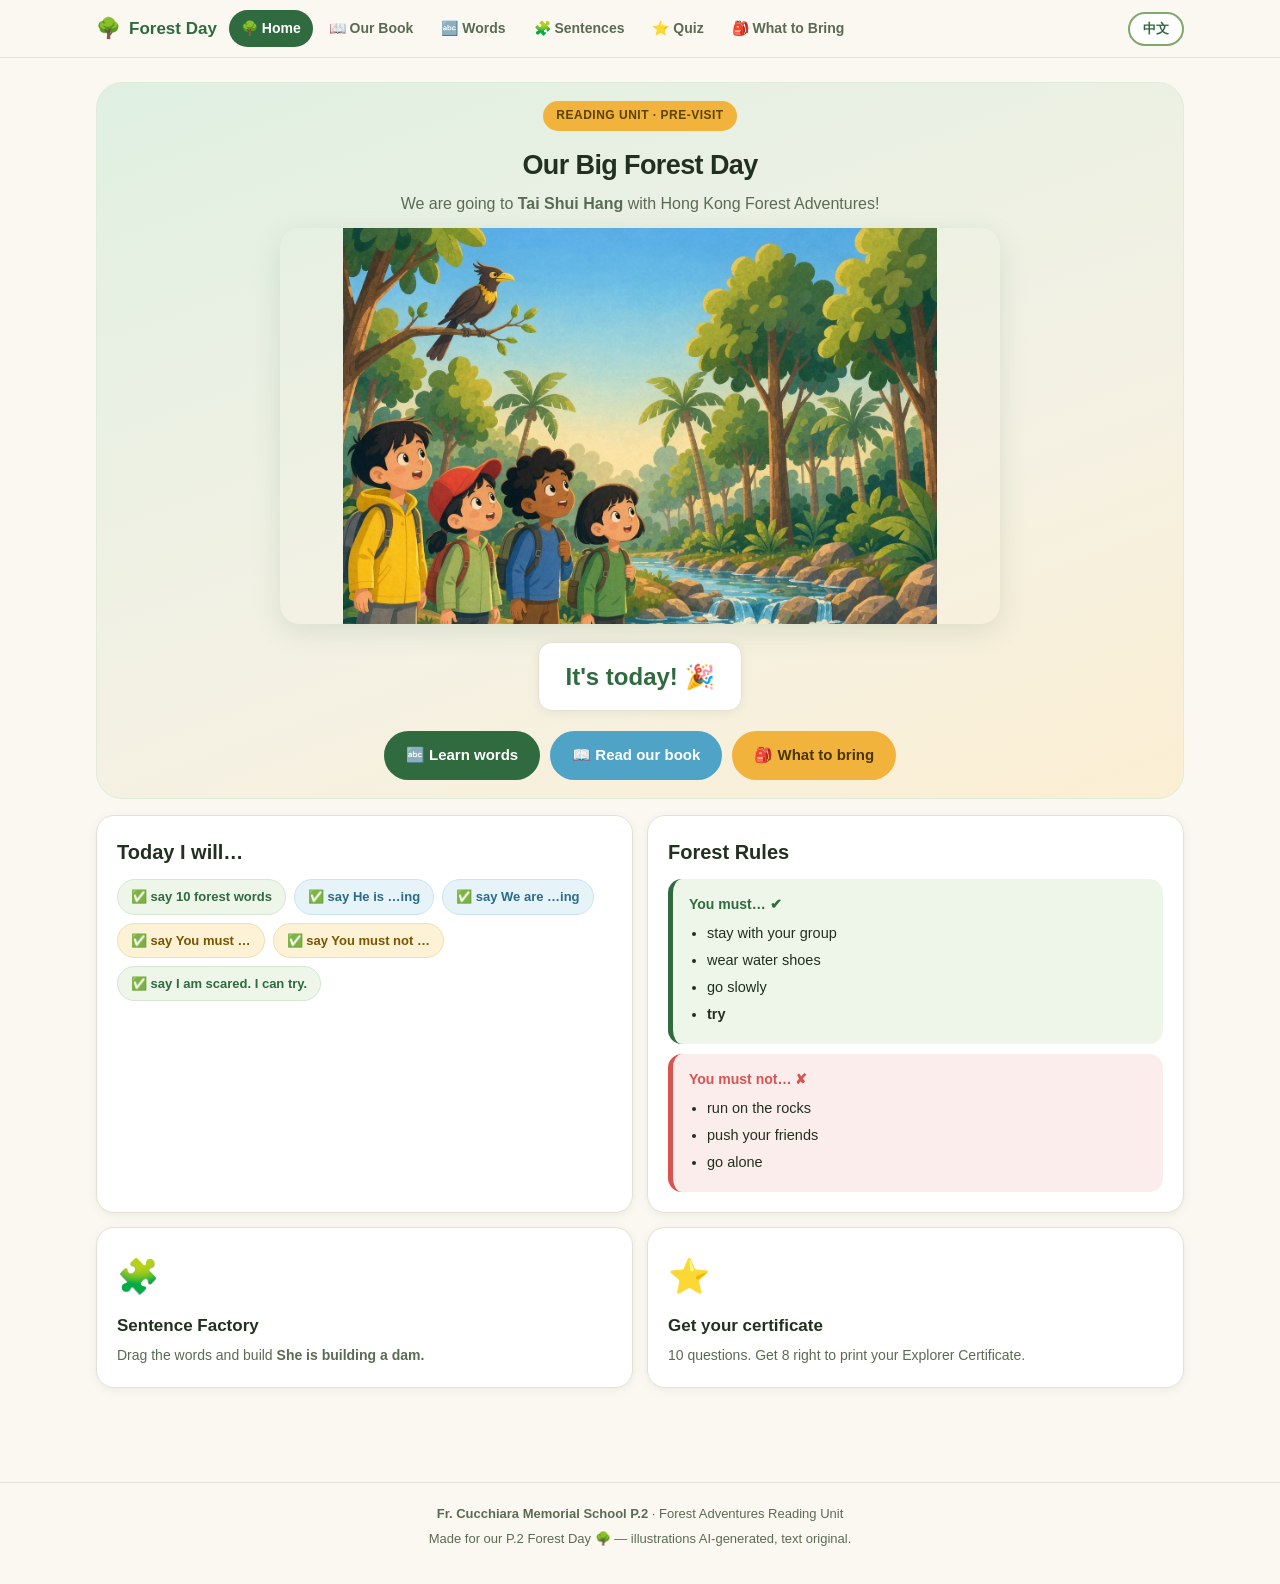
==== commit 30879632: "Add files via upload" ====
--- a/index.html
+++ b/index.html
@@ -49,7 +49,7 @@
         <h4>You must… ✔</h4>
         <ul>
           <li>stay with your group <span class="cn-text">跟著組別</span></li>
-          <li>wear slippers <span class="cn-text">穿拖鞋</span></li>
+          <li>wear water shoes <span class="cn-text">穿水鞋</span></li>
           <li>go slowly <span class="cn-text">慢慢走</span></li>
           <li><b>try</b> <span class="cn-text">試試看</span></li>
         </ul>
--- a/assets/css/style.css
+++ b/assets/css/style.css
@@ -39,6 +39,9 @@
 [data-cn] { display: inline; }
 html.cn-on .cn-text { display: inline; }
 html:not(.cn-on) .cn-text { display: none; }
+/* 導覽列：英文永遠在；開中文時在後面接中文（只出現一次 emoji） */
+html:not(.cn-on) .nav-links .cn-text { display: none; }
+.nav-links a .cn-text { margin-left: 5px; font-weight: 500; }
 
 /* =========================================================
    Header / Nav
@@ -193,6 +196,51 @@
   background: rgba(47,107,63,.86); color: #fff;
   font-size: 12px; font-weight: 700; padding: 3px 10px; border-radius: 999px;
 }
+
+/* =========================================================
+   詩頁（第 13 頁）：左邊轉動唱片 + 右邊原生音樂播放器
+   ========================================================= */
+.vinyl { display: none; }
+.book-stage.is-poem .book-img { display: none; }
+.book-stage.is-poem .vinyl {
+  display: flex; align-items: center; justify-content: center;
+  width: min(72%, 300px); aspect-ratio: 1 / 1; border-radius: 50%;
+  background: radial-gradient(circle at center, #2b2b2b 0 32%, #161616 32% 100%);
+  box-shadow: 0 12px 30px rgba(0,0,0,.30);
+}
+.vinyl-disc {
+  width: 100%; height: 100%; border-radius: 50%;
+  background:
+    repeating-radial-gradient(circle at center, #1d1d1d 0 2px, #2e2e2e 2px 4px);
+  display: flex; align-items: center; justify-content: center;
+  animation: vinyl-spin 5s linear infinite;
+  animation-play-state: paused;
+}
+.book-stage.song-playing .vinyl-disc { animation-play-state: running; }
+.vinyl-label {
+  width: 40%; aspect-ratio: 1 / 1; border-radius: 50%;
+  background: linear-gradient(135deg, #e8643c, #f3a63e);
+  display: flex; align-items: center; justify-content: center;
+  color: #fff; font-size: 26px;
+  box-shadow: inset 0 0 0 2px rgba(0,0,0,.15);
+  position: relative;
+}
+.vinyl-label::after {
+  content: ""; position: absolute; width: 9px; height: 9px;
+  border-radius: 50%; background: #161616;
+}
+@keyframes vinyl-spin { from { transform: rotate(0); } to { transform: rotate(360deg); } }
+
+/* 右邊：原生音樂播放器（瀏覽器預設控制列） */
+.song-player { margin-bottom: 12px; }
+.song-player audio { width: 100%; max-width: 380px; height: 40px; }
+/* 歌詞段落標題（[Verse 1] / [Chorus] / [第一段] …） */
+.book-text .verse-label {
+  display: block; margin-top: 12px;
+  font-size: .7em; font-weight: 800; letter-spacing: .06em;
+  color: var(--green); text-transform: uppercase;
+}
+.book-text .verse-label:first-child { margin-top: 0; }
 .book-text { padding: 14px 20px 16px; font-size: 18px; line-height: 1.5; }
 .book-text .en-line { font-weight: 600; display: block; }
 /* ★ 每一句話獨立一行 */
@@ -385,7 +433,8 @@
   padding: 14px; text-align: center; border: 1px solid var(--line);
 }
 .flip-front { background: #fff; }
-.flip-front .ic { font-size: 40px; line-height: 1; margin-bottom: 8px; }
+.flip-front .ic { width: 88px; height: 88px; margin-bottom: 8px; display: flex; align-items: center; justify-content: center; font-size: 40px; line-height: 1; }
+.flip-front .ic img { width: 100%; height: 100%; object-fit: contain; display: block; }
 .flip-front .w { font-size: 19px; font-weight: 800; color: var(--green); }
 .flip-front .pos { font-size: 11.5px; color: var(--ink-2); margin-top: 3px; }
 .flip-back { background: var(--green); color: #fff; transform: rotateY(180deg); }
@@ -415,8 +464,14 @@
 .tile {
   padding: 10px 15px; border-radius: 12px; font-weight: 700; font-size: 15px;
   cursor: grab; user-select: none; border: 2px solid transparent;
-  box-shadow: var(--shadow);
-}
+  box-shadow: var(--shadow); touch-action: manipulation;
+}
+/* 點選（手機／電腦皆可用）：選取後再點空格或桶 */
+.tile.picked {
+  border-color: var(--green-2); transform: translateY(-2px);
+  box-shadow: 0 0 0 4px rgba(120,168,72,.18), var(--shadow);
+}
+.tile.done { cursor: default; }
 .tile.subj { background: #E6F3F9; color: #2C6C86; }
 .tile.be   { background: #FDF1D6; color: #7A5600; }
 .tile.verb { background: #EEF6EA; color: var(--green); }
@@ -426,13 +481,34 @@
   min-height: 56px; padding: 10px; background: #F6F3EA;
   border-radius: 14px; border: 2px dashed #D8D2BF;
 }
-.slot-row.over { border-color: var(--green-2); background: #EFF6EA; }
+/* 手機：標題移到字卡上方、字卡縮小，讓三行字卡＋空格能在同一屏 */
+@media (max-width: 700px) {
+  .tile-bank { gap: 8px; }
+  .tile-row {
+    flex-direction: column; align-items: stretch; gap: 6px;
+    padding: 8px 10px;
+  }
+  .row-label { flex: none; font-size: 11.5px; }
+  /* 直行時 flex-basis 220px 會變成高度，這裡改回自動 */
+  .tile-row .word-pool { flex: 0 0 auto; gap: 6px; }
+  .tile { padding: 8px 12px; font-size: 14px; }
+  .slot-row {
+    position: sticky; bottom: 0; z-index: 6;
+    box-shadow: 0 -8px 18px rgba(0, 0, 0, .07);
+  }
+}
+.slot-row.over,
+.slot-row.choosing { border-color: var(--green-2); background: #EFF6EA; }
 .slot {
   min-width: 78px; min-height: 40px; border-radius: 11px;
   background: #fff; border: 2px dashed #D8D2BF;
   display: flex; align-items: center; justify-content: center;
   font-size: 14px; color: #C0BAa8; font-weight: 700;
-}
+  cursor: pointer; touch-action: manipulation;
+}
+/* 已選字卡時，空格亮起來提示「點這裡」 */
+.slot-row.choosing .slot:not(.filled) { border-color: var(--green-2); background: #fff; }
+.slot.over { border-color: var(--green-2); }
 .slot.filled { border-style: solid; border-color: var(--green-2); color: var(--ink); }
 .fb { margin-top: 12px; padding: 11px 14px; border-radius: 12px; font-weight: 700; font-size: 14.5px; }
 .fb.ok   { background: #EEF6EA; color: var(--green); }
@@ -443,6 +519,7 @@
 .bucket {
   border-radius: var(--radius); padding: 16px; min-height: 170px;
   border: 2px dashed #D8D2BF; background: #F6F3EA;
+  cursor: pointer; touch-action: manipulation;
 }
 .bucket.over { border-color: var(--green-2); }
 .bucket h4 { margin: 0 0 10px; font-size: 15px; }
@@ -541,3 +618,53 @@
 .rise { animation: rise .45s ease both; }
 .rise-1 { animation-delay: .05s; } .rise-2 { animation-delay: .12s; }
 .rise-3 { animation-delay: .19s; } .rise-4 { animation-delay: .26s; }
+
+/* =========================================================
+   横屏（iPad 横屏 / 16:9 Chrome）：限制首页主图高度，
+   保证底部 3 个按钮在首屏完整可见，不让大图挤出屏幕。
+   手机竖屏与窄窗口不触发。
+   ========================================================= */
+@media (orientation: landscape) {
+  .hero { padding: 18px 22px; margin-bottom: 16px; }
+  .hero h1 { font-size: 27px; margin: 0 0 4px; }
+  .hero p { margin-bottom: 10px; }
+  .hero-img { margin-bottom: 12px; }
+  .hero-img img {
+    display: block;
+    margin: 0 auto;
+    max-height: 44vh;   /* 图高跟随视窗高度，横屏下自动缩小 */
+    width: auto;
+    max-width: 100%;
+  }
+}
+
+/* =========================================================
+   書本下方固定歌曲區（第 13 頁同一塊的複製，永遠顯示）
+   ========================================================= */
+.song-block {
+  background: var(--card); border-radius: 22px; overflow: hidden;
+  box-shadow: var(--shadow-lg); border: 1px solid var(--line);
+  max-width: 880px; margin: 0 auto;
+}
+.song-block .song-block-img {
+  background: #F0EDE2;
+  display: flex; align-items: center; justify-content: center;
+  padding: 28px 0;
+}
+.song-block .vinyl {
+  display: flex; align-items: center; justify-content: center;
+  width: min(60%, 260px); aspect-ratio: 1 / 1; border-radius: 50%;
+  background: radial-gradient(circle at center, #2b2b2b 0 32%, #161616 32% 100%);
+  box-shadow: 0 12px 30px rgba(0,0,0,.30);
+}
+.song-block.song-playing .vinyl-disc { animation-play-state: running; }
+/* 橫屏寬螢幕：與繪本詩頁同款雙欄（左唱片、右歌詞） */
+@media (min-width: 900px) and (orientation: landscape) {
+  .song-block {
+    max-width: none;
+    display: grid;
+    grid-template-columns: minmax(0, 1fr) minmax(0, 1.35fr);
+    align-items: stretch;
+  }
+  .song-block .song-block-img { background: transparent; height: 100%; }
+}
